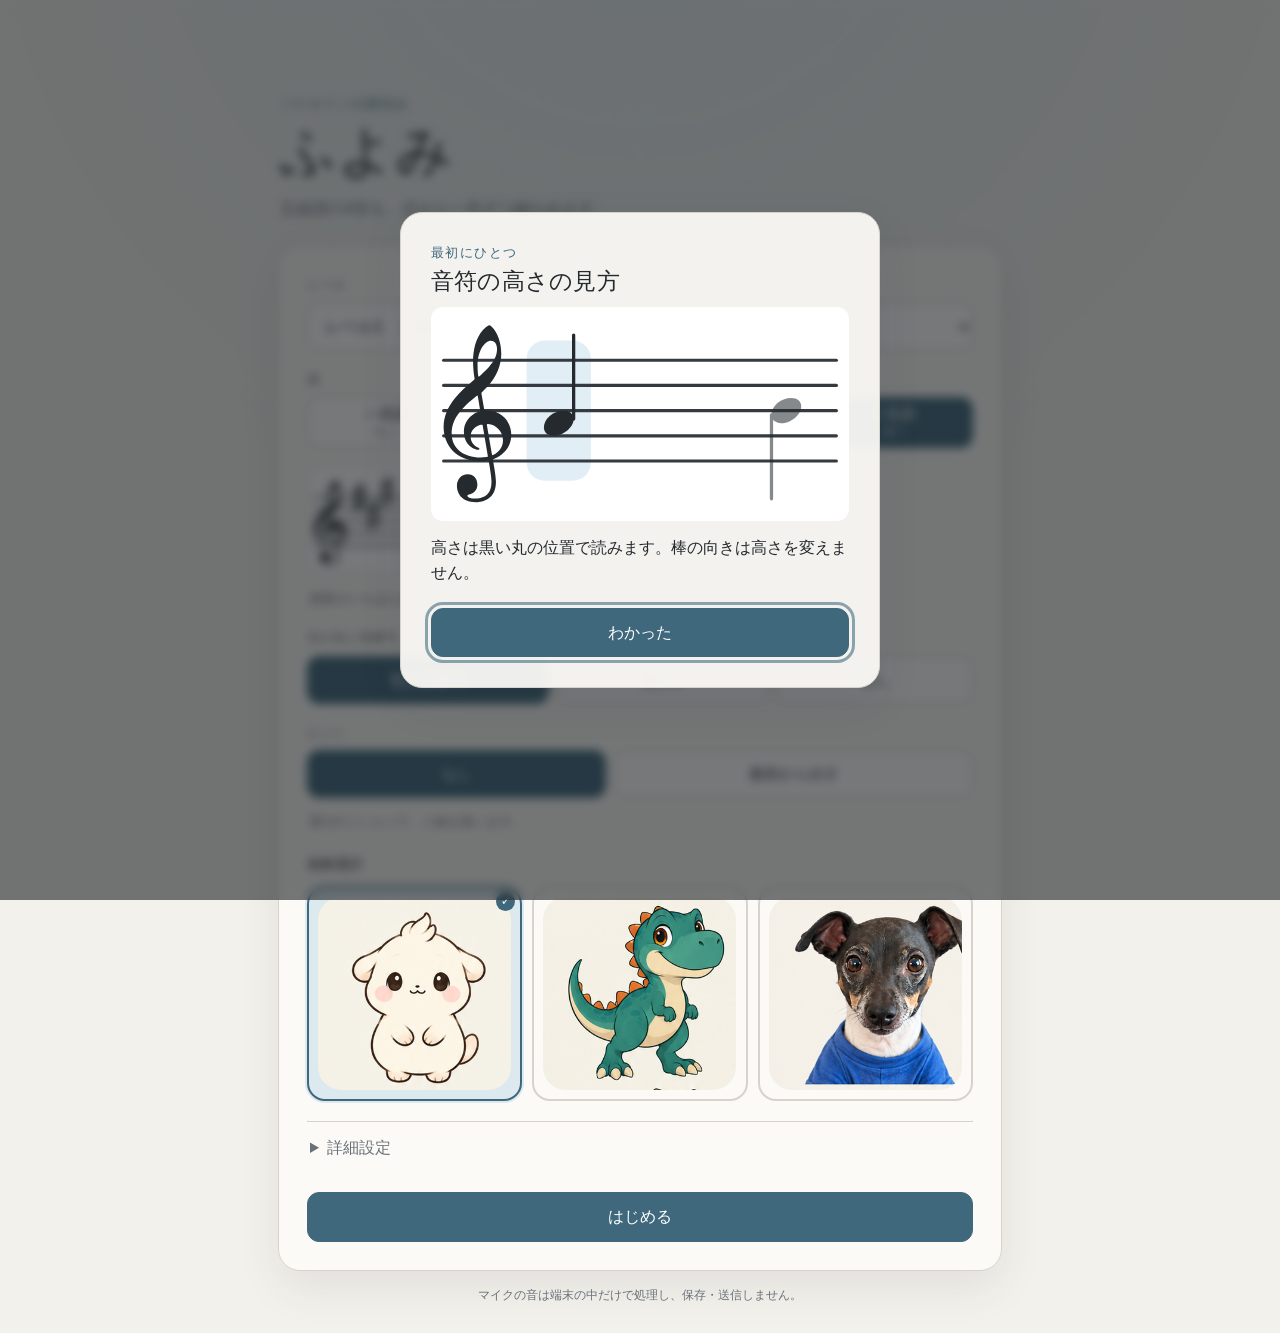
==== index.html @ 22a3553f "Add generated level-specific companion expressions, animation and layered chimes" ====
<!doctype html>
<html lang="ja">
<head>
  <meta charset="utf-8">
  <meta name="viewport" content="width=device-width, initial-scale=1, viewport-fit=cover">
  <meta name="theme-color" content="#f3f1ec" media="(prefers-color-scheme: light)">
  <meta name="theme-color" content="#171b1d" media="(prefers-color-scheme: dark)">
  <meta name="description" content="大人の初心者が、4音ずつ五線譜を読んでバイオリンで確かめる練習アプリ">
  <link rel="icon" href="data:image/svg+xml,%3Csvg xmlns='http://www.w3.org/2000/svg'/%3E">
  <title>ふよみ</title>
  <link rel="stylesheet" href="css/style.css?v=20260909-5">
</head>
<body>
  <main class="app-shell">
    <section id="setup-screen" class="screen" aria-labelledby="setup-title">
      <header class="brand-header">
        <p class="eyebrow">バイオリンの譜読み</p>
        <h1 id="setup-title">ふよみ</h1>
        <p class="lead">五線譜の4音を、左から一音ずつ確かめます。</p>
      </header>

      <p id="teacher-notice" class="notice" hidden>先生の指定で始めます</p>

      <form id="settings-form" class="settings-card">
        <div class="settings-stack">
          <label class="field" for="level-select">
            <span>レベル</span>
            <select id="level-select" name="level"></select>
          </label>

          <div class="field" id="strings-field" hidden>
            <span id="strings-label">使う弦</span>
            <div class="string-chips" role="group" aria-labelledby="strings-label">
              <button id="string-chip-G" class="string-chip" type="button" aria-pressed="false">ソ線</button>
              <button id="string-chip-D" class="string-chip" type="button" aria-pressed="false">レ線</button>
              <button id="string-chip-A" class="string-chip" type="button" aria-pressed="false">ラ線</button>
              <button id="string-chip-E" class="string-chip" type="button" aria-pressed="false">ミ線</button>
            </div>
            <p id="strings-note" class="chip-note"></p>
          </div>

          <div class="field">
            <span id="key-label">調</span>
            <select id="key-select" name="key" class="visually-hidden" tabindex="-1" aria-hidden="true">
              <option value="C">ハ長調（C）</option>
              <option value="G">ト長調（G）</option>
              <option value="D">ニ長調（D）</option>
              <option value="A">イ長調（A）</option>
            </select>
            <div class="chip-row chip-row-4" role="group" aria-labelledby="key-label">
              <button id="key-chip-C" class="option-chip stacked-chip" type="button" aria-pressed="false">ハ長調<small>♯なし</small></button>
              <button id="key-chip-G" class="option-chip stacked-chip" type="button" aria-pressed="false">ト長調<small>♯1つ</small></button>
              <button id="key-chip-D" class="option-chip stacked-chip" type="button" aria-pressed="false">ニ長調<small>♯2つ</small></button>
              <button id="key-chip-A" class="option-chip stacked-chip" type="button" aria-pressed="false">イ長調<small>♯3つ</small></button>
            </div>
            <div id="key-preview" class="key-preview" aria-hidden="true"></div>
            <p class="chip-note">譜面のいちばん左に、この記号が並びます。</p>
          </div>

          <div class="field">
            <span id="marks-label">弦の色と指番号</span>
            <select id="marks-select" name="marks" class="visually-hidden" tabindex="-1" aria-hidden="true">
              <option value="both">色と指番号を出す</option>
              <option value="color">色だけ出す</option>
              <option value="off">出さない</option>
            </select>
            <div class="chip-row" role="group" aria-labelledby="marks-label">
              <button id="marks-chip-both" class="option-chip" type="button" aria-pressed="false">色と指番号</button>
              <button id="marks-chip-color" class="option-chip" type="button" aria-pressed="false">色だけ</button>
              <button id="marks-chip-off" class="option-chip" type="button" aria-pressed="false">なし</button>
            </div>
          </div>

          <div class="field">
            <span id="hint-label">ヒント</span>
            <select id="hint-select" name="hint" class="visually-hidden" tabindex="-1" aria-hidden="true">
              <option value="off">なし</option>
              <option value="on">最初から出す</option>
            </select>
            <div class="chip-row" role="group" aria-labelledby="hint-label">
              <button id="hint-chip-off" class="option-chip" type="button" aria-pressed="false">なし</button>
              <button id="hint-chip-on" class="option-chip" type="button" aria-pressed="false">最初から出す</button>
            </div>
          </div>
        </div>

        <p id="level-description" class="field-note"></p>
        <fieldset class="companion-picker">
          <legend>相棒選択</legend>
          <div class="companion-choices">
            <button id="companion-chip-fluffy" class="companion-choice" type="button" aria-label="ふわふわ" aria-pressed="true"></button>
            <button id="companion-chip-dino" class="companion-choice" type="button" aria-label="恐竜" aria-pressed="false"></button>
            <button id="companion-chip-dog" class="companion-choice" type="button" aria-label="犬" aria-pressed="false"></button>
          </div>
        </fieldset>

        <details class="advanced-settings">
          <summary>詳細設定</summary>
          <div class="field-grid advanced-grid">
            <label class="field" for="count-select">
              <span>フレーズ数</span>
              <select id="count-select" name="count">
                <option value="3">3フレーズ</option>
                <option value="5">5フレーズ</option>
                <option value="10">10フレーズ</option>
              </select>
            </label>

            <label class="field" for="tolerance-select">
              <span>判定のゆるさ</span>
              <select id="tolerance-select" name="tolerance"></select>
            </label>

            <label class="field" for="a4-select">
              <span>A4の基準</span>
              <select id="a4-select" name="a4">
                <option value="440">440 Hz</option>
                <option value="442">442 Hz</option>
                <option value="443">443 Hz</option>
              </select>
            </label>
          </div>
        </details>

        <button class="primary-button full-button" type="submit">はじめる</button>
      </form>

      <p class="privacy-note">マイクの音は端末の中だけで処理し、保存・送信しません。</p>
    </section>

    <section id="check-screen" class="screen centered-screen" aria-labelledby="check-title" hidden>
      <header class="compact-header">
        <p class="step-label">音の確認</p>
        <h1 id="check-title">ラ線（A線）を開放で<br>1回鳴らしてみて</h1>
      </header>

      <div class="listening-mark" aria-hidden="true">
        <span></span><span></span><span></span><span></span><span></span>
      </div>
      <p id="check-status" class="check-status" role="status" aria-live="polite">マイクを準備しています</p>

      <ol id="check-guidance" class="guidance-list" aria-label="音が取れないときの確認">
        <li data-guide="volume" hidden>音が小さいときは、端末の近くで少し長めに鳴らします。</li>
        <li data-guide="permission" hidden>Safariの設定で、このページのマイクが許可されているか確かめます。</li>
        <li data-guide="noise" hidden>周囲の音が多いときは、少し静かな場所へ移ります。</li>
      </ol>

      <div class="check-actions">
        <button id="without-mic-button" class="secondary-button" type="button">音を聞かずに譜読みだけ練習する</button>
        <button id="check-cancel-button" class="text-button" type="button">設定へ戻る</button>
      </div>
    </section>

    <section id="practice-screen" class="screen practice-screen" aria-labelledby="practice-title" hidden>
      <div class="practice-top">
        <header class="practice-header">
          <div>
            <p id="practice-count" class="step-label"></p>
            <h1 id="practice-title">4音を左から</h1>
          </div>
          <div class="session-key" aria-label="現在の調">
            <span>調</span>
            <strong id="practice-key"></strong>
          </div>
        </header>

        <p id="manual-notice" class="notice subtle-notice" hidden>音を聞かないモードです。弾けたら自分で次へ進みます。</p>
      </div>

      <div class="practice-stage">
        <div id="staff-wrap" class="staff-wrap" aria-live="polite"></div>

        <p id="string-legend" class="string-legend" aria-label="弦の色" hidden></p>

        <div class="hold-area">
          <div class="hold-labels">
            <span>音を伸ばす</span>
            <span id="note-count"></span>
          </div>
          <div id="hold-track" class="hold-track" role="progressbar" aria-label="音を伸ばせている時間" aria-valuemin="0" aria-valuemax="100" aria-valuenow="0">
            <span id="hold-fill"></span>
          </div>
        </div>
      </div>

      <div class="practice-controls">
        <div id="companion" class="companion" data-reaction="idle">
          <div id="companion-art" class="companion-art" aria-hidden="true"></div>
          <p id="companion-words" class="companion-words">いっしょに、ひとつずつ。</p>
        </div>
        <p id="practice-status" class="practice-status" role="status" aria-live="polite">いま明るくなっている音を弾きます。</p>

        <div id="hint-panel" class="hint-panel" hidden>
          <p id="hint-name" class="hint-name"></p>
          <p id="hint-fingering" class="hint-fingering" hidden></p>
          <p id="same-pitch-note" class="same-pitch-note" hidden></p>
          <p id="fourth-finger-note" class="same-pitch-note" hidden>4の指は隣の開放弦と同じ高さ。音では区別できないので弦は自分で確かめて。</p>
        </div>

        <div class="practice-actions">
          <button id="hint-button" class="secondary-button" type="button">わからない</button>
          <button id="example-button" class="secondary-button" type="button">
            おてほん
            <small>長押しで4音</small>
          </button>
          <button id="manual-next-button" class="primary-button" type="button" hidden>弾けたので次へ</button>
          <button id="skip-button" class="text-button" type="button">とばす</button>
          <button id="quit-button" class="text-button danger-text" type="button">やめる</button>
        </div>
      </div>
    </section>

    <section id="result-screen" class="screen" aria-labelledby="result-title" hidden>
      <header class="result-header">
        <p class="eyebrow">今回出た音</p>
        <h1 id="result-title">練習の記録</h1>
        <p id="result-summary" class="result-summary"></p>
        <p id="result-mode-note" class="result-mode-note" hidden></p>
      </header>

      <section class="result-section" aria-labelledby="trouble-title">
        <h2 id="trouble-title">やり直した音</h2>
        <ol id="trouble-list" class="trouble-list"></ol>
      </section>

      <p id="next-suggestion" class="next-suggestion"></p>

      <details class="record-details">
        <summary>今回出た音の記録を見る</summary>
        <div id="record-list" class="record-list"></div>
      </details>

      <div class="result-actions">
        <button id="retry-button" class="primary-button" type="button">もう一度</button>
        <button id="back-button" class="secondary-button" type="button">設定へ</button>
      </div>
    </section>
  </main>

  <div id="intro-dialog" class="intro-dialog" role="dialog" aria-modal="true" aria-labelledby="intro-title" hidden>
    <div class="intro-card">
      <p class="eyebrow">最初にひとつ</p>
      <h2 id="intro-title">音符の高さの見方</h2>
      <div id="intro-staff" class="intro-staff" aria-hidden="true"></div>
      <p>高さは黒い丸の位置で読みます。棒の向きは高さを変えません。</p>
      <button id="intro-close-button" class="primary-button full-button" type="button">わかった</button>
    </div>
  </div>

  <noscript>このアプリを使うにはJavaScriptを有効にしてください。</noscript>
  <script type="module" src="js/app.js?v=20260909-5"></script>
</body>
</html>
---- css/style.css ----
:root {
  color-scheme: light dark;
  --bg: #f3f1ec;
  --surface: #fbfaf7;
  --surface-raised: #ffffff;
  --text: #252a2e;
  --muted: #697178;
  --line: #d7d3cb;
  --line-strong: #b9b5ad;
  --accent: #3f687c;
  --accent-hover: #34596b;
  --accent-soft: #dce9ef;
  --done: #557763;
  --done-soft: #dfe9e1;
  --miss: #955f3f;
  --miss-soft: #f1e2d7;
  --danger: #844e4e;
  --shadow: 0 16px 44px rgb(48 50 51 / 9%);
  --radius-large: 22px;
  --radius-medium: 14px;
  --safe-top: env(safe-area-inset-top, 0px);
  --safe-right: env(safe-area-inset-right, 0px);
  --safe-bottom: env(safe-area-inset-bottom, 0px);
  --safe-left: env(safe-area-inset-left, 0px);
  font-family: system-ui, -apple-system, BlinkMacSystemFont, "Hiragino Sans", "Yu Gothic UI", sans-serif;
  font-synthesis: none;
}

/* 譜面を覆わず、演出の前後で高さも変えない。手足だけで喜びを伝える。 */
.companion {
  display: flex;
  align-items: center;
  justify-content: center;
  gap: 12px;
  min-width: 0;
}
.companion-picker { min-width: 0; margin: 20px 0; padding: 0; border: 0; }
.companion-picker legend { padding: 0; margin-bottom: 10px; font-size: .9rem; font-weight: 650; }
.companion-choices { display: grid; grid-template-columns: repeat(3,minmax(0,1fr)); gap: 10px; }
.companion-choice { position: relative; min-width: 0; padding: 3px; border: 2px solid var(--line); border-radius: 18px; background: var(--surface); aspect-ratio: 1; cursor: pointer; }
.companion-choice[aria-pressed="true"] { border-color: var(--accent); background: var(--accent-soft); box-shadow: 0 0 0 2px var(--accent-soft); }
.companion-choice[aria-pressed="true"]::after { content: '✓'; position: absolute; right: 5px; top: 4px; width: 19px; height: 19px; border-radius: 50%; background: var(--accent); color: var(--surface); font-size: 12px; line-height: 19px; }
.companion-dog { position: relative; width: 100%; height: 100%; display: grid; place-items: center; }
.dog-portrait { width: 94%; aspect-ratio: 1; border-radius: 12%; background-size: 300% 500%; background-position: var(--face-x, 0%) var(--stage-y, 0%); }
[data-kind="fluffy"] .dog-portrait { background-image: url('../assets/fluffy-reactions-v2.png'); }
[data-kind="dino"] .dog-portrait { background-image: url('../assets/dino-reactions-v2.png'); }
[data-kind="dog"] .dog-portrait { background-image: url('../assets/dog-reactions-v3.png'); }
.dog-portrait[data-mood="happy"] { --face-x: 50%; }
.dog-portrait[data-mood="gloomy"] { --face-x: 100%; }
.companion-dog[data-stage="2"] { --stage-y: 25%; }
.companion-dog[data-stage="3"] { --stage-y: 50%; }
.companion-dog[data-stage="4"] { --stage-y: 75%; }
.companion-dog[data-stage="5"] { --stage-y: 100%; }
/* 生成シートの行間を実画像に合わせ、隣の表情や王冠が切れて見えないようにする。 */
.companion-dog[data-kind="fluffy"][data-stage="1"] .dog-portrait { background-size: 300% 499.6914%; --stage-y: 0.0000%; }
.companion-dog[data-kind="fluffy"][data-stage="2"] .dog-portrait { background-size: 300% 515.6051%; --stage-y: 24.8276%; }
.companion-dog[data-kind="fluffy"][data-stage="3"] .dog-portrait { background-size: 300% 520.5788%; --stage-y: 48.7768%; }
.companion-dog[data-kind="fluffy"][data-stage="4"] .dog-portrait { background-size: 300% 550.6803%; --stage-y: 71.6226%; }
.companion-dog[data-kind="fluffy"][data-stage="5"] .dog-portrait { background-size: 300% 430.5851%; --stage-y: 100.0000%; }
.companion-dog[data-kind="dino"][data-stage="1"] .dog-portrait { background-size: 300% 513.9683%; --stage-y: 0.0000%; }
.companion-dog[data-kind="dino"][data-stage="2"] .dog-portrait { background-size: 300% 534.3234%; --stage-y: 23.9362%; }
.companion-dog[data-kind="dino"][data-stage="3"] .dog-portrait { background-size: 300% 523.9482%; --stage-y: 47.1756%; }
.companion-dog[data-kind="dino"][data-stage="4"] .dog-portrait { background-size: 300% 517.2524%; --stage-y: 70.9801%; }
.companion-dog[data-kind="dino"][data-stage="5"] .dog-portrait { background-size: 300% 427.1768%; --stage-y: 100.0000%; }
.companion-dog[data-kind="dog"][data-stage="1"] .dog-portrait { background-size: 300% 505.9375%; --stage-y: 0.0000%; }
.companion-dog[data-kind="dog"][data-stage="2"] .dog-portrait { background-size: 300% 505.9375%; --stage-y: 24.6343%; }
.companion-dog[data-kind="dog"][data-stage="3"] .dog-portrait { background-size: 300% 515.6051%; --stage-y: 49.0421%; }
.companion-dog[data-kind="dog"][data-stage="4"] .dog-portrait { background-size: 300% 537.8738%; --stage-y: 72.3824%; }
.companion-dog[data-kind="dog"][data-stage="5"] .dog-portrait { background-size: 300% 444.7802%; --stage-y: 100.0000%; }
.companion-dog.is-happy .dog-portrait { animation: companion-hop 800ms ease both; }
.companion-dog.is-happy[data-stage="2"] .dog-portrait { animation-name: companion-swing; }
.companion-dog.is-happy[data-stage="3"] .dog-portrait { animation-name: companion-double-hop; }
.companion-dog.is-happy[data-stage="4"] .dog-portrait { animation-name: companion-dance; }
.companion-dog.is-happy[data-stage="5"] .dog-portrait { animation-name: companion-victory; }
.companion-dog.is-gloomy .dog-portrait { animation: companion-sigh 500ms ease both; }
.reaction-particles { position: absolute; inset: 8%; pointer-events: none; }
.reaction-particles i { position: absolute; left: 50%; top: 50%; width: 7px; height: 7px; border-radius: 2px; background: #e6ae45; opacity: 0; --angle: calc(var(--i) * 1turn / var(--count)); animation: companion-spark 780ms ease-out both; }
.reaction-particles i:nth-child(3n) { background: #e89cba; border-radius: 50%; }
.reaction-particles i:nth-child(3n + 1) { background: #68b5ba; }
@keyframes companion-hop { 0%,100% { transform: none; } 35% { transform: translateY(-10px) rotate(-5deg); } 65% { transform: translateY(-3px) rotate(4deg); } }
@keyframes companion-swing { 0%,100% { transform: none; } 25% { transform: rotate(-12deg); } 60% { transform: translateY(-8px) rotate(10deg); } }
@keyframes companion-double-hop { 0%,50%,100% { transform: none; } 25%,75% { transform: translateY(-13px) scale(1.03); } }
@keyframes companion-dance { 0%,100% { transform: none; } 25% { transform: translate(-6px,-8px) rotate(-10deg); } 65% { transform: translate(6px,-10px) rotate(10deg); } }
@keyframes companion-victory { 0%,100% { transform: none; } 30% { transform: translateY(-16px) scale(1.08) rotate(-7deg); } 60% { transform: translateY(-8px) scale(1.04) rotate(7deg); } }
@keyframes companion-sigh { 0% { transform: translateY(-2px); } 55% { transform: translateY(4px) rotate(-3deg); } 100% { transform: translateY(2px); } }
@keyframes companion-spark { 0% { opacity: 0; transform: rotate(var(--angle)) translateX(15px); } 15% { opacity: 1; } 100% { opacity: 0; transform: rotate(var(--angle)) translateX(65px) rotate(160deg) scale(.3); } }
.companion { width: min(100%, 410px); margin: -10px auto 0; gap: 4px; }
.companion-art { flex: 0 0 130px; height: 117px; }
.companion-words {
  flex: 1;
  position: relative;
  max-width: 220px;
  margin: 0;
  padding: 12px 15px;
  border: 1px solid var(--line);
  border-radius: 18px 18px 18px 4px;
  background: var(--surface-raised);
  color: var(--text);
  font-size: .92rem;
  font-weight: 650;
  overflow-wrap: anywhere;
}
.companion[data-reaction="happy"] .companion-words { border-color: #bda3b9; background: #fbe7ef; color: #6a425a; }
.companion[data-reaction="miss"] .companion-words { border-color: #a39bac; background: #eae5f0; color: #51475f; }
@media (max-width: 359px), (max-height: 700px) {
  .companion-art { flex-basis: 100px; height: 90px; }
  .companion-words { font-size: .84rem; padding: 10px 12px; }
}
@media (prefers-reduced-motion: reduce) {
  .companion-dog .dog-portrait, .companion-dog .reaction-particles i { animation: none !important; }
  .reaction-particles { display: none; }
}

@media (prefers-color-scheme: dark) {
  :root {
    --bg: #171b1d;
    --surface: #202629;
    --surface-raised: #252c2f;
    --text: #e8ecef;
    --muted: #aeb8bf;
    --line: #3a4347;
    --line-strong: #566166;
    --accent: #88adbf;
    --accent-hover: #9ebfd0;
    --accent-soft: #29424e;
    --done: #82a78d;
    --done-soft: #2c4333;
    --miss: #c09269;
    --miss-soft: #49372d;
    --danger: #d09a9a;
    --shadow: 0 18px 52px rgb(0 0 0 / 24%);
  }
}

* {
  box-sizing: border-box;
}

html {
  min-height: 100%;
  background: var(--bg);
  -webkit-text-size-adjust: 100%;
}

body {
  min-width: 320px;
  min-height: 100vh;
  min-height: 100dvh;
  margin: 0;
  color: var(--text);
  background:
    radial-gradient(circle at 50% -12%, color-mix(in srgb, var(--accent-soft) 78%, transparent), transparent 44%),
    var(--bg);
  font-size: 16px;
  line-height: 1.6;
  -webkit-font-smoothing: antialiased;
}

body.modal-open {
  overflow: hidden;
}

button,
select {
  min-height: 48px;
  border-radius: 12px;
  font: inherit;
  touch-action: manipulation;
}

button {
  cursor: pointer;
  -webkit-tap-highlight-color: transparent;
}

button:focus-visible,
select:focus-visible,
summary:focus-visible {
  outline: 3px solid color-mix(in srgb, var(--accent) 58%, transparent);
  outline-offset: 3px;
}

button:disabled,
select:disabled {
  cursor: not-allowed;
  opacity: 0.66;
}

[hidden] {
  display: none !important;
}

.app-shell {
  width: min(100%, 760px);
  min-height: 100vh;
  min-height: 100dvh;
  margin: 0 auto;
  padding:
    calc(22px + var(--safe-top))
    max(18px, var(--safe-right))
    calc(28px + var(--safe-bottom))
    max(18px, var(--safe-left));
}

.screen {
  animation: screen-in 180ms ease-out both;
}

@keyframes screen-in {
  from { opacity: 0; transform: translateY(5px); }
  to { opacity: 1; transform: translateY(0); }
}

h1,
h2,
p {
  margin-top: 0;
}

h1,
h2 {
  line-height: 1.22;
  letter-spacing: 0.01em;
}

.brand-header {
  padding: 6vh 2px 24px;
  padding-top: clamp(28px, 8dvh, 76px);
}

.eyebrow,
.step-label {
  margin-bottom: 4px;
  color: var(--accent);
  font-size: 0.79rem;
  font-weight: 700;
  letter-spacing: 0.11em;
  text-transform: uppercase;
}

.brand-header h1,
.result-header h1 {
  margin-bottom: 10px;
  font-size: clamp(2.1rem, 9vw, 3.45rem);
  font-weight: 720;
  letter-spacing: 0.04em;
}

.lead {
  margin-bottom: 0;
  color: var(--muted);
}

.settings-card,
.intro-card {
  border: 1px solid var(--line);
  border-radius: var(--radius-large);
  background: color-mix(in srgb, var(--surface) 94%, transparent);
  box-shadow: var(--shadow);
}

.settings-card {
  padding: clamp(18px, 5vw, 28px);
}

.field-grid {
  display: grid;
  grid-template-columns: repeat(2, minmax(0, 1fr));
  gap: 16px;
}

.field {
  display: grid;
  gap: 7px;
  min-width: 0;
  color: var(--muted);
  font-size: 0.84rem;
  font-weight: 650;
}

.field-wide {
  grid-column: 1 / -1;
}

.field select {
  width: 100%;
  padding: 0 38px 0 13px;
  border: 1px solid var(--line-strong);
  color: var(--text);
  background-color: var(--surface-raised);
  font-size: 1rem;
  font-weight: 540;
}

.field select:disabled {
  border-style: dashed;
}

.field-note {
  min-height: 1.6em;
  margin: 13px 2px 0;
  color: var(--muted);
  font-size: 0.83rem;
}

.settings-stack {
  display: grid;
  gap: 18px;
}

/* selectは値の置き場として残し、見た目と操作はチップが持つ。 */
.visually-hidden,
.field .visually-hidden {
  position: absolute;
  width: 1px;
  height: 1px;
  min-height: 0;
  margin: -1px;
  padding: 0;
  overflow: hidden;
  border: 0;
  clip-path: inset(50%);
  white-space: nowrap;
}

.chip-row {
  display: flex;
  flex-wrap: wrap;
  gap: 8px;
}

/* 4つそろう行は必ず1行に並べる。折り返すと最後の1つだけ幅が違って別物に見える。 */
.chip-row-4,
.string-chips {
  display: grid;
  grid-template-columns: repeat(4, minmax(0, 1fr));
  gap: 8px;
}

.option-chip {
  flex: 1 1 auto;
  min-width: 0;
  padding: 0 10px;
  border: 1.5px solid var(--line-strong);
  background: var(--surface-raised);
  color: var(--text);
  font-size: 0.94rem;
  font-weight: 650;
}

/* 調は名前だけでは選べない。譜面に並ぶ♯の数を、選ぶ手がかりとして添える。 */
.stacked-chip {
  display: flex;
  flex-direction: column;
  align-items: center;
  justify-content: center;
  gap: 1px;
  padding: 7px 4px;
  line-height: 1.25;
}

.stacked-chip small {
  font-size: 0.74rem;
  font-weight: 600;
  opacity: 0.72;
}

.option-chip[aria-pressed="true"] {
  border-color: var(--accent);
  background: var(--accent);
  color: #fff;
}

.key-preview {
  width: min(100%, 250px);
  margin: 10px 0 0;
  border: 1px solid var(--line);
  border-radius: var(--radius-medium);
  background: var(--surface-raised);
  overflow: hidden;
}

.key-preview svg {
  display: block;
  width: 100%;
  height: auto;
}

.chip-note {
  min-height: 1.5em;
  margin: 8px 2px 0;
  color: var(--muted);
  font-size: 0.79rem;
  font-weight: 500;
}

.string-chip {
  min-width: 0;
  padding: 0 4px;
  border: 1.5px solid var(--line-strong);
  background: var(--surface-raised);
  color: var(--text);
  font-size: 0.94rem;
  font-weight: 700;
}

.string-legend {
  display: flex;
  flex-wrap: wrap;
  gap: 4px 14px;
  margin: 2px 4px 8px;
  font-size: 0.8rem;
  font-weight: 650;
}

.string-legend span {
  white-space: nowrap;
}

.advanced-settings,
.record-details {
  margin-top: 18px;
  border-top: 1px solid var(--line);
}

.advanced-settings summary,
.record-details summary {
  min-height: 48px;
  padding: 13px 3px 9px;
  color: var(--muted);
  font-weight: 650;
  cursor: pointer;
}

.advanced-grid {
  padding: 10px 0 5px;
}

.notice {
  margin: 0 0 14px;
  padding: 11px 14px;
  border: 1px solid color-mix(in srgb, var(--accent) 34%, var(--line));
  border-radius: 12px;
  color: var(--text);
  background: var(--accent-soft);
  font-size: 0.9rem;
}

.subtle-notice {
  margin-top: clamp(8px, 1.4dvh, 12px);
  margin-bottom: 0;
  padding: 8px 10px;
  font-size: 0.82rem;
  line-height: 1.45;
}

.privacy-note {
  margin: 15px 4px 0;
  color: var(--muted);
  font-size: 0.76rem;
  text-align: center;
}

.primary-button,
.secondary-button,
.text-button {
  display: inline-flex;
  align-items: center;
  justify-content: center;
  border: 1px solid transparent;
  padding: 11px 17px;
  font-weight: 680;
  text-decoration: none;
}

.primary-button {
  color: #fff;
  border-color: var(--accent);
  background: var(--accent);
}

.primary-button:hover {
  border-color: var(--accent-hover);
  background: var(--accent-hover);
}

.secondary-button {
  color: var(--text);
  border-color: var(--line-strong);
  background: var(--surface-raised);
}

.text-button {
  min-height: 44px;
  color: var(--muted);
  background: transparent;
}

.danger-text {
  color: var(--danger);
}

.full-button {
  width: 100%;
  margin-top: 22px;
}

.centered-screen {
  display: flex;
  min-height: calc(100dvh - 50px - var(--safe-top) - var(--safe-bottom));
  flex-direction: column;
  align-items: center;
  justify-content: center;
  text-align: center;
}

.compact-header h1 {
  margin-bottom: 22px;
  font-size: clamp(1.65rem, 7vw, 2.45rem);
}

.listening-mark {
  display: flex;
  height: 54px;
  align-items: center;
  justify-content: center;
  gap: 6px;
  color: var(--accent);
}

.listening-mark span {
  width: 5px;
  height: 16px;
  border-radius: 999px;
  background: currentColor;
  animation: listen 1.05s ease-in-out infinite alternate;
}

.listening-mark span:nth-child(2),
.listening-mark span:nth-child(4) {
  height: 30px;
  animation-delay: -0.55s;
}

.listening-mark span:nth-child(3) {
  height: 44px;
  animation-delay: -0.25s;
}

.listening-mark.is-heard {
  color: var(--done);
}

.listening-mark.is-heard span {
  animation: none;
}

@keyframes listen {
  from { transform: scaleY(0.48); opacity: 0.5; }
  to { transform: scaleY(1); opacity: 1; }
}

.check-status {
  min-height: 2em;
  margin: 12px 0 10px;
  font-weight: 700;
}

.guidance-list {
  width: min(100%, 520px);
  min-height: 94px;
  margin: 4px 0 22px;
  padding-left: 1.5em;
  color: var(--muted);
  font-size: 0.88rem;
  text-align: left;
}

.guidance-list li + li {
  margin-top: 6px;
}

.check-actions {
  display: grid;
  width: min(100%, 520px);
  gap: 8px;
}

.practice-screen {
  position: relative;
  display: grid;
  min-height: calc(100dvh - 50px - var(--safe-top) - var(--safe-bottom));
  grid-template-rows: auto minmax(0, 1fr) auto;
}

.practice-top,
.practice-controls {
  position: relative;
  z-index: 1;
}

.practice-header {
  display: flex;
  align-items: flex-start;
  justify-content: space-between;
  gap: 18px;
}

.practice-header .step-label {
  margin-bottom: 1px;
  font-size: 0.74rem;
}

.practice-header h1 {
  margin-bottom: 0;
  font-size: clamp(1.35rem, 5.7vw, 1.95rem);
}

.session-key {
  display: grid;
  min-width: 102px;
  justify-items: end;
  color: var(--muted);
  font-size: 0.72rem;
}

.session-key strong {
  color: var(--text);
  font-size: 1rem;
}

.practice-stage {
  /* ヘッダーと操作群を除いた残り領域の中央へ置き、帯の有無でも上下の余白を揃える。 */
  position: static;
  align-self: center;
  width: 100%;
}

.staff-wrap {
  display: block;
  width: 100%;
  min-height: 0;
  margin: 0 0 6px;
  overflow: hidden;
  border: 1px solid var(--line);
  border-radius: var(--radius-large);
  background: var(--surface-raised);
  box-shadow: var(--shadow);
}

.staff-wrap svg {
  display: block;
  width: 100%;
  height: auto;
  max-width: none;
}

.hold-area {
  margin-top: 0;
}

.hold-labels {
  display: flex;
  justify-content: space-between;
  margin-bottom: 7px;
  color: var(--muted);
  font-size: 0.76rem;
  font-weight: 650;
}

.hold-track {
  height: 9px;
  overflow: hidden;
  border-radius: 999px;
  background: color-mix(in srgb, var(--line) 78%, transparent);
}

.hold-track span {
  display: block;
  width: 0;
  height: 100%;
  border-radius: inherit;
  background: var(--done);
  transition: width 70ms linear;
}

.practice-status {
  min-height: 2.9em;
  margin: 0;
  font-weight: 620;
  line-height: 1.45;
  text-align: center;
}

.hint-panel {
  margin: 2px auto 0;
  padding: 12px 15px;
  width: min(100%, 520px);
  border-radius: var(--radius-medium);
  background: var(--accent-soft);
  text-align: center;
}

.hint-panel p {
  margin-bottom: 0;
}

.hint-name {
  font-size: 1.15rem;
  font-weight: 750;
}

.hint-fingering {
  margin-top: 2px;
  color: var(--text);
  font-size: 0.9rem;
}

.same-pitch-note {
  margin-top: 8px !important;
  color: var(--muted);
  font-size: 0.78rem;
  line-height: 1.45;
}

.practice-actions {
  display: grid;
  grid-template-columns: repeat(2, minmax(0, 1fr));
  gap: 9px;
  margin-top: clamp(7px, 1.2dvh, 11px);
  padding-top: 0;
}

.practice-controls {
  margin-top: 0;
}

.practice-actions button {
  min-width: 0;
}

.practice-actions small {
  display: block;
  margin-left: 5px;
  color: var(--muted);
  font-size: 0.67rem;
  font-weight: 520;
}

.practice-actions .text-button {
  min-height: 46px;
}

.result-header {
  padding: 4vh 2px 22px;
  padding-top: clamp(18px, 6dvh, 56px);
}

.result-summary {
  max-width: 620px;
  margin-bottom: 5px;
  font-size: clamp(1.08rem, 4.4vw, 1.3rem);
  font-weight: 650;
}

.result-mode-note {
  margin-bottom: 0;
  color: var(--muted);
  font-size: 0.86rem;
}

.result-section {
  padding: 18px;
  border: 1px solid var(--line);
  border-radius: var(--radius-large);
  background: var(--surface);
}

.result-section h2 {
  margin-bottom: 10px;
  font-size: 1rem;
}

.trouble-list {
  margin: 0;
  padding-left: 1.45em;
}

.trouble-list li + li {
  margin-top: 6px;
}

.trouble-list .empty-item {
  color: var(--muted);
  list-style: none;
  margin-left: -1.45em;
}

.next-suggestion {
  margin: 16px 0 0;
  padding: 13px 15px;
  border-left: 3px solid var(--done);
  border-radius: 0 10px 10px 0;
  background: var(--done-soft);
}

.record-details {
  margin-top: 18px;
}

.record-list {
  display: grid;
  gap: 10px;
  padding-top: 8px;
}

.record-card {
  padding: 14px;
  border: 1px solid var(--line);
  border-radius: var(--radius-medium);
  background: var(--surface);
}

.record-card h3 {
  margin: 0 0 8px;
  font-size: 0.95rem;
}

.record-facts {
  display: grid;
  grid-template-columns: minmax(7.5em, auto) 1fr;
  gap: 4px 10px;
  margin: 0;
  font-size: 0.82rem;
}

.record-facts dt {
  color: var(--muted);
}

.record-facts dd {
  min-width: 0;
  margin: 0;
  overflow-wrap: anywhere;
}

.result-actions {
  display: grid;
  grid-template-columns: repeat(2, minmax(0, 1fr));
  gap: 10px;
  margin-top: 24px;
}

.intro-dialog {
  position: fixed;
  z-index: 20;
  inset: 0;
  display: grid;
  place-items: center;
  padding:
    calc(20px + var(--safe-top))
    max(18px, var(--safe-right))
    calc(20px + var(--safe-bottom))
    max(18px, var(--safe-left));
  background: rgb(19 24 27 / 58%);
  backdrop-filter: blur(5px);
  overflow: auto;
}

.intro-card {
  width: min(100%, 480px);
  min-width: 0;
  max-width: 100%;
  padding: clamp(20px, 6vw, 30px);
}

.intro-card h2 {
  margin-bottom: 5px;
  font-size: 1.45rem;
}

.intro-card > p:last-of-type {
  margin-bottom: 0;
}

.intro-staff {
  min-width: 0;
  margin: 12px 0 14px;
  overflow: hidden;
  border-radius: 12px;
  background: var(--surface-raised);
}

.intro-staff svg {
  display: block;
  width: 100%;
  max-width: 100%;
}

noscript {
  display: block;
  padding: 20px;
  color: var(--danger);
  text-align: center;
}

@media (max-width: 470px) {
  .app-shell {
    padding-left: max(14px, var(--safe-left));
    padding-right: max(14px, var(--safe-right));
  }

  .field-grid {
    grid-template-columns: 1fr;
    gap: 13px;
  }

  .field-wide {
    grid-column: auto;
  }

  .staff-wrap {
    width: calc(100% + 28px);
    margin-inline: -14px;
    border-radius: 16px;
  }

  .practice-status {
    margin-top: 0;
  }

  .record-facts {
    grid-template-columns: 1fr;
    gap: 0;
  }

  .record-facts dd + dt {
    margin-top: 7px;
  }
}

@media (max-height: 700px) {
  .brand-header {
    padding-top: 18px;
  }
}

@media (prefers-reduced-motion: reduce) {
  *,
  *::before,
  *::after {
    scroll-behavior: auto !important;
    animation-duration: 0.01ms !important;
    animation-iteration-count: 1 !important;
    transition-duration: 0.01ms !important;
  }
}
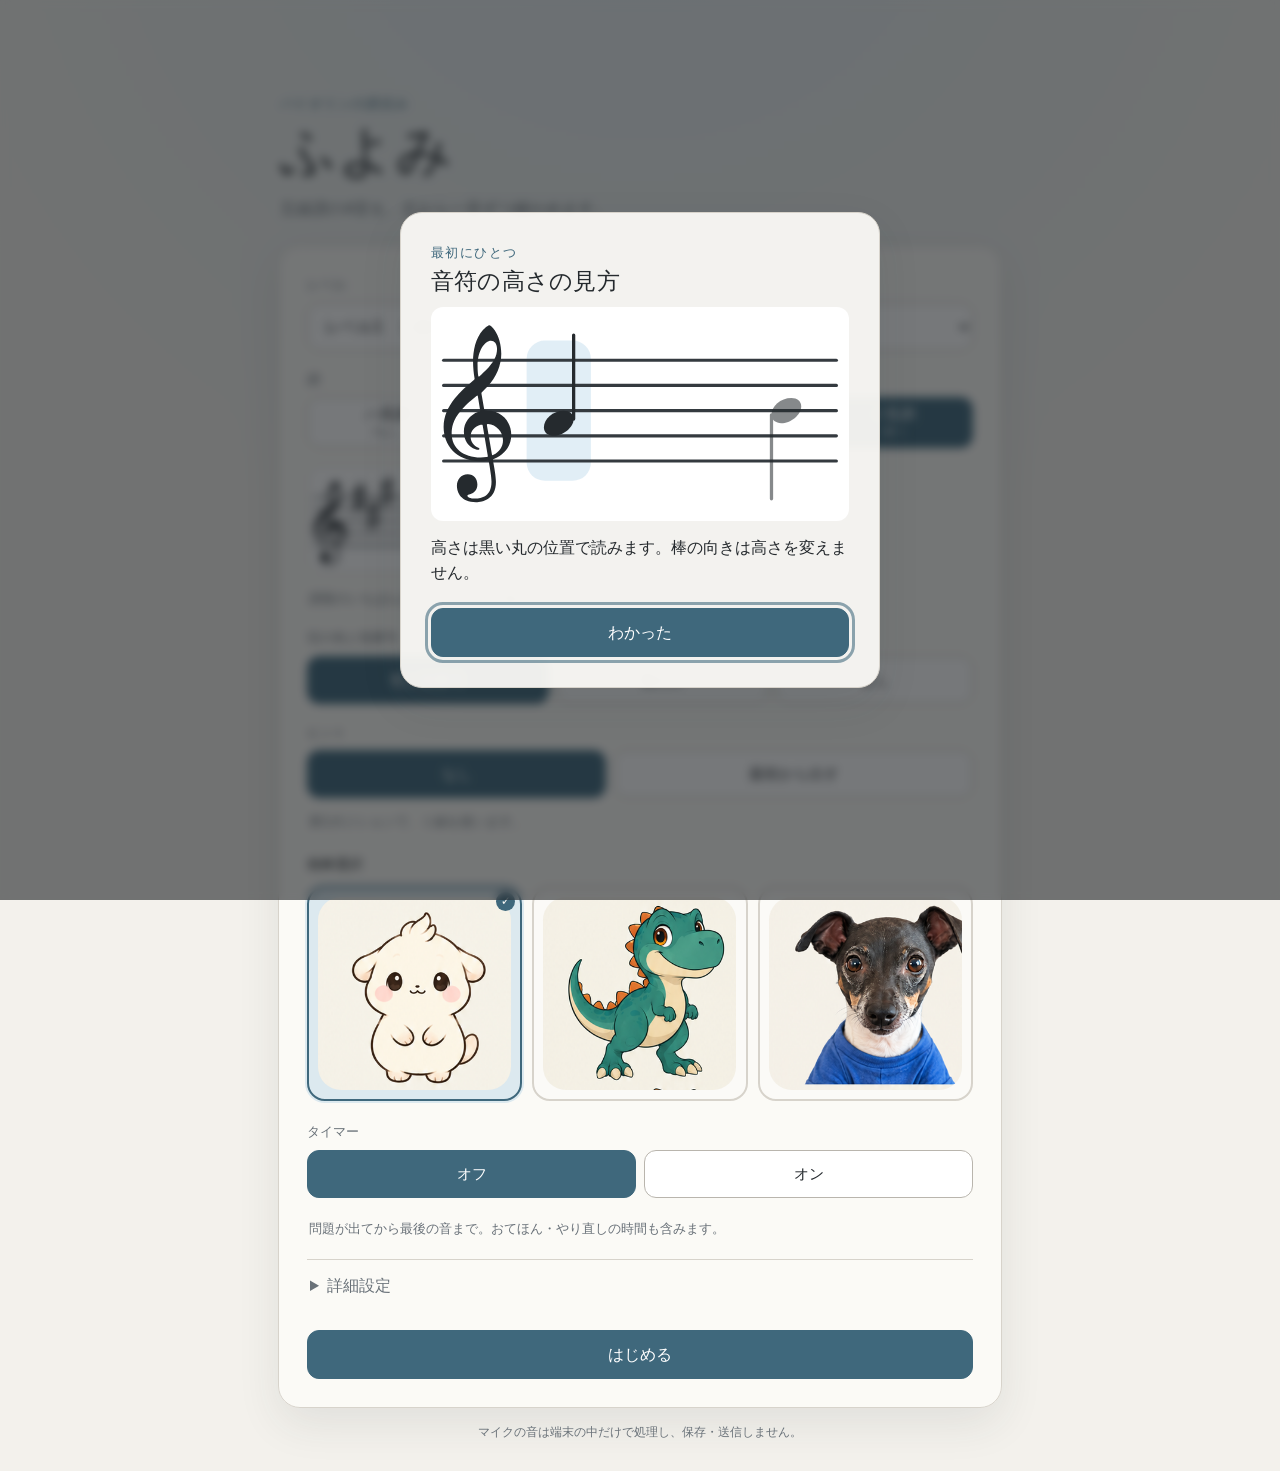
==== commit 90f04911: "Add optional clear timer and start directly after microphone setup" ====
--- a/index.html
+++ b/index.html
@@ -8,7 +8,7 @@
   <meta name="description" content="大人の初心者が、4音ずつ五線譜を読んでバイオリンで確かめる練習アプリ">
   <link rel="icon" href="data:image/svg+xml,%3Csvg xmlns='http://www.w3.org/2000/svg'/%3E">
   <title>ふよみ</title>
-  <link rel="stylesheet" href="css/style.css?v=20260909-5">
+  <link rel="stylesheet" href="css/style.css?v=20260909-6">
 </head>
 <body>
   <main class="app-shell">
@@ -94,6 +94,15 @@
           </div>
         </fieldset>
 
+        <div class="field timer-setting">
+          <span id="timer-label">タイマー</span>
+          <select id="timer-select" class="visually-hidden" name="timer" aria-label="タイマー" tabindex="-1"><option value="off">オフ</option><option value="on">オン</option></select>
+          <div class="chip-row" role="group" aria-labelledby="timer-label">
+            <button id="timer-chip-off" class="option-chip" type="button" aria-pressed="true">オフ</button>
+            <button id="timer-chip-on" class="option-chip" type="button" aria-pressed="false">オン</button>
+          </div>
+          <p class="field-note">問題が出てから最後の音まで。おてほん・やり直しの時間も含みます。</p>
+        </div>
         <details class="advanced-settings">
           <summary>詳細設定</summary>
           <div class="field-grid advanced-grid">
@@ -130,8 +139,8 @@
 
     <section id="check-screen" class="screen centered-screen" aria-labelledby="check-title" hidden>
       <header class="compact-header">
-        <p class="step-label">音の確認</p>
-        <h1 id="check-title">ラ線（A線）を開放で<br>1回鳴らしてみて</h1>
+        <p class="step-label">練習の準備</p>
+        <h1 id="check-title">マイクを準備しています</h1>
       </header>
 
       <div class="listening-mark" aria-hidden="true">
@@ -167,6 +176,7 @@
         <p id="manual-notice" class="notice subtle-notice" hidden>音を聞かないモードです。弾けたら自分で次へ進みます。</p>
       </div>
 
+      <p id="practice-timer" class="practice-timer" role="timer" aria-live="off" hidden></p>
       <div class="practice-stage">
         <div id="staff-wrap" class="staff-wrap" aria-live="polite"></div>
 
@@ -214,6 +224,7 @@
       <header class="result-header">
         <p class="eyebrow">今回出た音</p>
         <h1 id="result-title">練習の記録</h1>
+        <p id="result-time" class="result-time" hidden></p>
         <p id="result-summary" class="result-summary"></p>
         <p id="result-mode-note" class="result-mode-note" hidden></p>
       </header>
@@ -248,6 +259,6 @@
   </div>
 
   <noscript>このアプリを使うにはJavaScriptを有効にしてください。</noscript>
-  <script type="module" src="js/app.js?v=20260909-5"></script>
+  <script type="module" src="js/app.js?v=20260909-6"></script>
 </body>
 </html>
--- a/css/style.css
+++ b/css/style.css
@@ -955,3 +955,7 @@
     transition-duration: 0.01ms !important;
   }
 }
+
+.timer-setting { margin: 16px 0 20px; }
+.practice-timer { margin: 0 0 10px; text-align: right; font-variant-numeric: tabular-nums; font-size: .95rem; }
+.result-time { font-size: 1.45rem; font-weight: 650; font-variant-numeric: tabular-nums; }
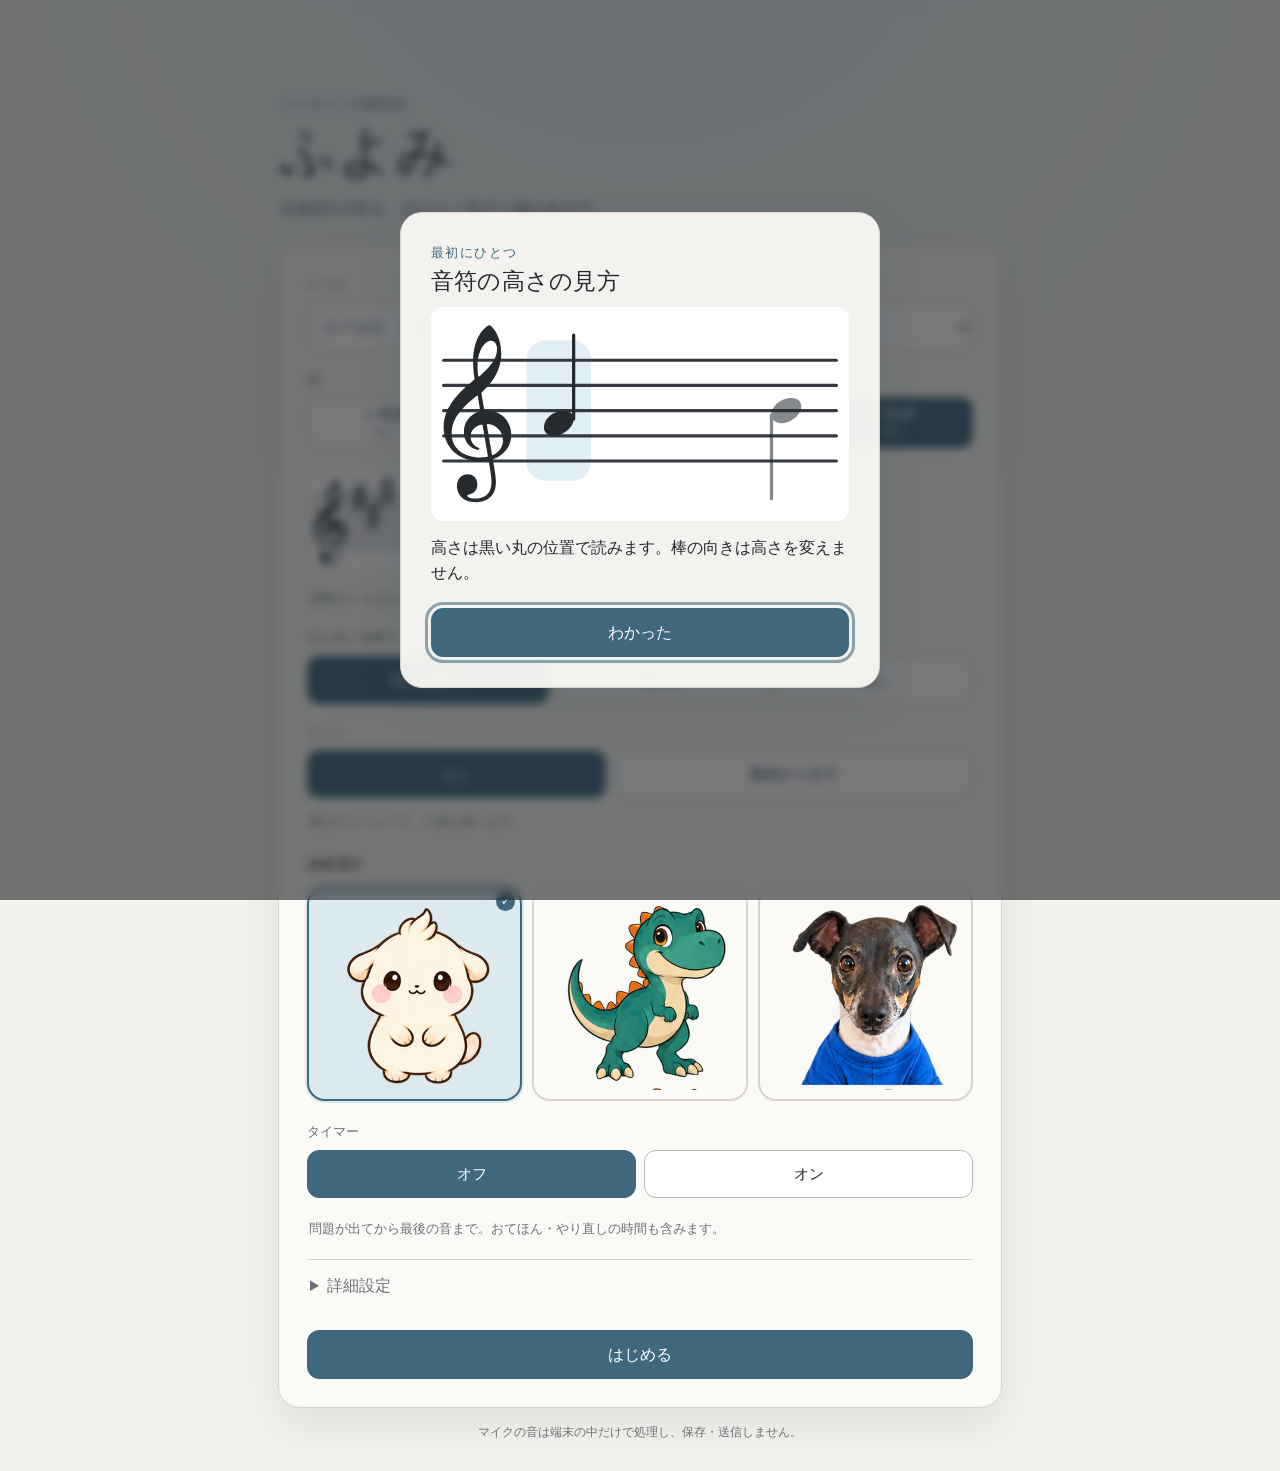
==== commit 6a192c81: "Remove companion illustration backgrounds with transparent cutouts" ====
--- a/index.html
+++ b/index.html
@@ -8,7 +8,7 @@
   <meta name="description" content="大人の初心者が、4音ずつ五線譜を読んでバイオリンで確かめる練習アプリ">
   <link rel="icon" href="data:image/svg+xml,%3Csvg xmlns='http://www.w3.org/2000/svg'/%3E">
   <title>ふよみ</title>
-  <link rel="stylesheet" href="css/style.css?v=20260909-6">
+  <link rel="stylesheet" href="css/style.css?v=20260909-7">
 </head>
 <body>
   <main class="app-shell">
@@ -259,6 +259,6 @@
   </div>
 
   <noscript>このアプリを使うにはJavaScriptを有効にしてください。</noscript>
-  <script type="module" src="js/app.js?v=20260909-6"></script>
+  <script type="module" src="js/app.js?v=20260909-7"></script>
 </body>
 </html>
--- a/css/style.css
+++ b/css/style.css
@@ -41,10 +41,10 @@
 .companion-choice[aria-pressed="true"] { border-color: var(--accent); background: var(--accent-soft); box-shadow: 0 0 0 2px var(--accent-soft); }
 .companion-choice[aria-pressed="true"]::after { content: '✓'; position: absolute; right: 5px; top: 4px; width: 19px; height: 19px; border-radius: 50%; background: var(--accent); color: var(--surface); font-size: 12px; line-height: 19px; }
 .companion-dog { position: relative; width: 100%; height: 100%; display: grid; place-items: center; }
-.dog-portrait { width: 94%; aspect-ratio: 1; border-radius: 12%; background-size: 300% 500%; background-position: var(--face-x, 0%) var(--stage-y, 0%); }
-[data-kind="fluffy"] .dog-portrait { background-image: url('../assets/fluffy-reactions-v2.png'); }
-[data-kind="dino"] .dog-portrait { background-image: url('../assets/dino-reactions-v2.png'); }
-[data-kind="dog"] .dog-portrait { background-image: url('../assets/dog-reactions-v3.png'); }
+.dog-portrait { width: 94%; aspect-ratio: 1; border-radius: 0; background-size: var(--sheet-width, 300%) 500%; background-position: var(--face-x, 0%) var(--stage-y, 0%); }
+[data-kind="fluffy"] .dog-portrait { background-image: url('../assets/fluffy-cutout-v1.png'); }
+[data-kind="dino"] .dog-portrait { background-image: url('../assets/dino-cutout-v1.png'); }
+[data-kind="dog"] .dog-portrait { background-image: url('../assets/dog-cutout-v1.png'); }
 .dog-portrait[data-mood="happy"] { --face-x: 50%; }
 .dog-portrait[data-mood="gloomy"] { --face-x: 100%; }
 .companion-dog[data-stage="2"] { --stage-y: 25%; }
@@ -52,21 +52,21 @@
 .companion-dog[data-stage="4"] { --stage-y: 75%; }
 .companion-dog[data-stage="5"] { --stage-y: 100%; }
 /* 生成シートの行間を実画像に合わせ、隣の表情や王冠が切れて見えないようにする。 */
-.companion-dog[data-kind="fluffy"][data-stage="1"] .dog-portrait { background-size: 300% 499.6914%; --stage-y: 0.0000%; }
-.companion-dog[data-kind="fluffy"][data-stage="2"] .dog-portrait { background-size: 300% 515.6051%; --stage-y: 24.8276%; }
-.companion-dog[data-kind="fluffy"][data-stage="3"] .dog-portrait { background-size: 300% 520.5788%; --stage-y: 48.7768%; }
-.companion-dog[data-kind="fluffy"][data-stage="4"] .dog-portrait { background-size: 300% 550.6803%; --stage-y: 71.6226%; }
-.companion-dog[data-kind="fluffy"][data-stage="5"] .dog-portrait { background-size: 300% 430.5851%; --stage-y: 100.0000%; }
-.companion-dog[data-kind="dino"][data-stage="1"] .dog-portrait { background-size: 300% 513.9683%; --stage-y: 0.0000%; }
-.companion-dog[data-kind="dino"][data-stage="2"] .dog-portrait { background-size: 300% 534.3234%; --stage-y: 23.9362%; }
-.companion-dog[data-kind="dino"][data-stage="3"] .dog-portrait { background-size: 300% 523.9482%; --stage-y: 47.1756%; }
-.companion-dog[data-kind="dino"][data-stage="4"] .dog-portrait { background-size: 300% 517.2524%; --stage-y: 70.9801%; }
-.companion-dog[data-kind="dino"][data-stage="5"] .dog-portrait { background-size: 300% 427.1768%; --stage-y: 100.0000%; }
-.companion-dog[data-kind="dog"][data-stage="1"] .dog-portrait { background-size: 300% 505.9375%; --stage-y: 0.0000%; }
-.companion-dog[data-kind="dog"][data-stage="2"] .dog-portrait { background-size: 300% 505.9375%; --stage-y: 24.6343%; }
-.companion-dog[data-kind="dog"][data-stage="3"] .dog-portrait { background-size: 300% 515.6051%; --stage-y: 49.0421%; }
-.companion-dog[data-kind="dog"][data-stage="4"] .dog-portrait { background-size: 300% 537.8738%; --stage-y: 72.3824%; }
-.companion-dog[data-kind="dog"][data-stage="5"] .dog-portrait { background-size: 300% 444.7802%; --stage-y: 100.0000%; }
+.companion-dog[data-kind="fluffy"][data-stage="1"] .dog-portrait { background-size: var(--sheet-width, 300%) 499.6914%; --stage-y: 0.0000%; }
+.companion-dog[data-kind="fluffy"][data-stage="2"] .dog-portrait { background-size: var(--sheet-width, 300%) 515.6051%; --stage-y: 24.8276%; }
+.companion-dog[data-kind="fluffy"][data-stage="3"] .dog-portrait { background-size: var(--sheet-width, 300%) 520.5788%; --stage-y: 48.7768%; }
+.companion-dog[data-kind="fluffy"][data-stage="4"] .dog-portrait { background-size: var(--sheet-width, 300%) 550.6803%; --stage-y: 71.6226%; }
+.companion-dog[data-kind="fluffy"][data-stage="5"] .dog-portrait { background-size: var(--sheet-width, 300%) 430.5851%; --stage-y: 100.0000%; }
+.companion-dog[data-kind="dino"][data-stage="1"] .dog-portrait { background-size: var(--sheet-width, 300%) 513.9683%; --stage-y: 0.0000%; }
+.companion-dog[data-kind="dino"][data-stage="2"] .dog-portrait { background-size: var(--sheet-width, 300%) 534.3234%; --stage-y: 23.9362%; }
+.companion-dog[data-kind="dino"][data-stage="3"] .dog-portrait { background-size: var(--sheet-width, 300%) 523.9482%; --stage-y: 47.1756%; }
+.companion-dog[data-kind="dino"][data-stage="4"] .dog-portrait { background-size: var(--sheet-width, 300%) 517.2524%; --stage-y: 70.9801%; }
+.companion-dog[data-kind="dino"][data-stage="5"] .dog-portrait { background-size: var(--sheet-width, 300%) 427.1768%; --stage-y: 100.0000%; }
+.companion-dog[data-kind="dog"][data-stage="1"] .dog-portrait { background-size: var(--sheet-width, 300%) 505.9375%; --stage-y: 0.0000%; }
+.companion-dog[data-kind="dog"][data-stage="2"] .dog-portrait { background-size: var(--sheet-width, 300%) 505.9375%; --stage-y: 24.6343%; }
+.companion-dog[data-kind="dog"][data-stage="3"] .dog-portrait { background-size: var(--sheet-width, 300%) 515.6051%; --stage-y: 49.0421%; }
+.companion-dog[data-kind="dog"][data-stage="4"] .dog-portrait { background-size: var(--sheet-width, 300%) 537.8738%; --stage-y: 72.3824%; }
+.companion-dog[data-kind="dog"][data-stage="5"] .dog-portrait { background-size: var(--sheet-width, 300%) 444.7802%; --stage-y: 100.0000%; }
 .companion-dog.is-happy .dog-portrait { animation: companion-hop 800ms ease both; }
 .companion-dog.is-happy[data-stage="2"] .dog-portrait { animation-name: companion-swing; }
 .companion-dog.is-happy[data-stage="3"] .dog-portrait { animation-name: companion-double-hop; }
@@ -959,3 +959,7 @@
 .timer-setting { margin: 16px 0 20px; }
 .practice-timer { margin: 0 0 10px; text-align: right; font-variant-numeric: tabular-nums; font-size: .95rem; }
 .result-time { font-size: 1.45rem; font-weight: 650; font-variant-numeric: tabular-nums; }
+
+[data-kind="dog"] .dog-portrait[data-mood="idle"] { --sheet-width: 277.4286%; --face-x: 0.0000%; }
+[data-kind="dog"] .dog-portrait[data-mood="happy"] { --sheet-width: 323.6667%; --face-x: 52.1610%; }
+[data-kind="dog"] .dog-portrait[data-mood="gloomy"] { --sheet-width: 302.4922%; --face-x: 100.0000%; }
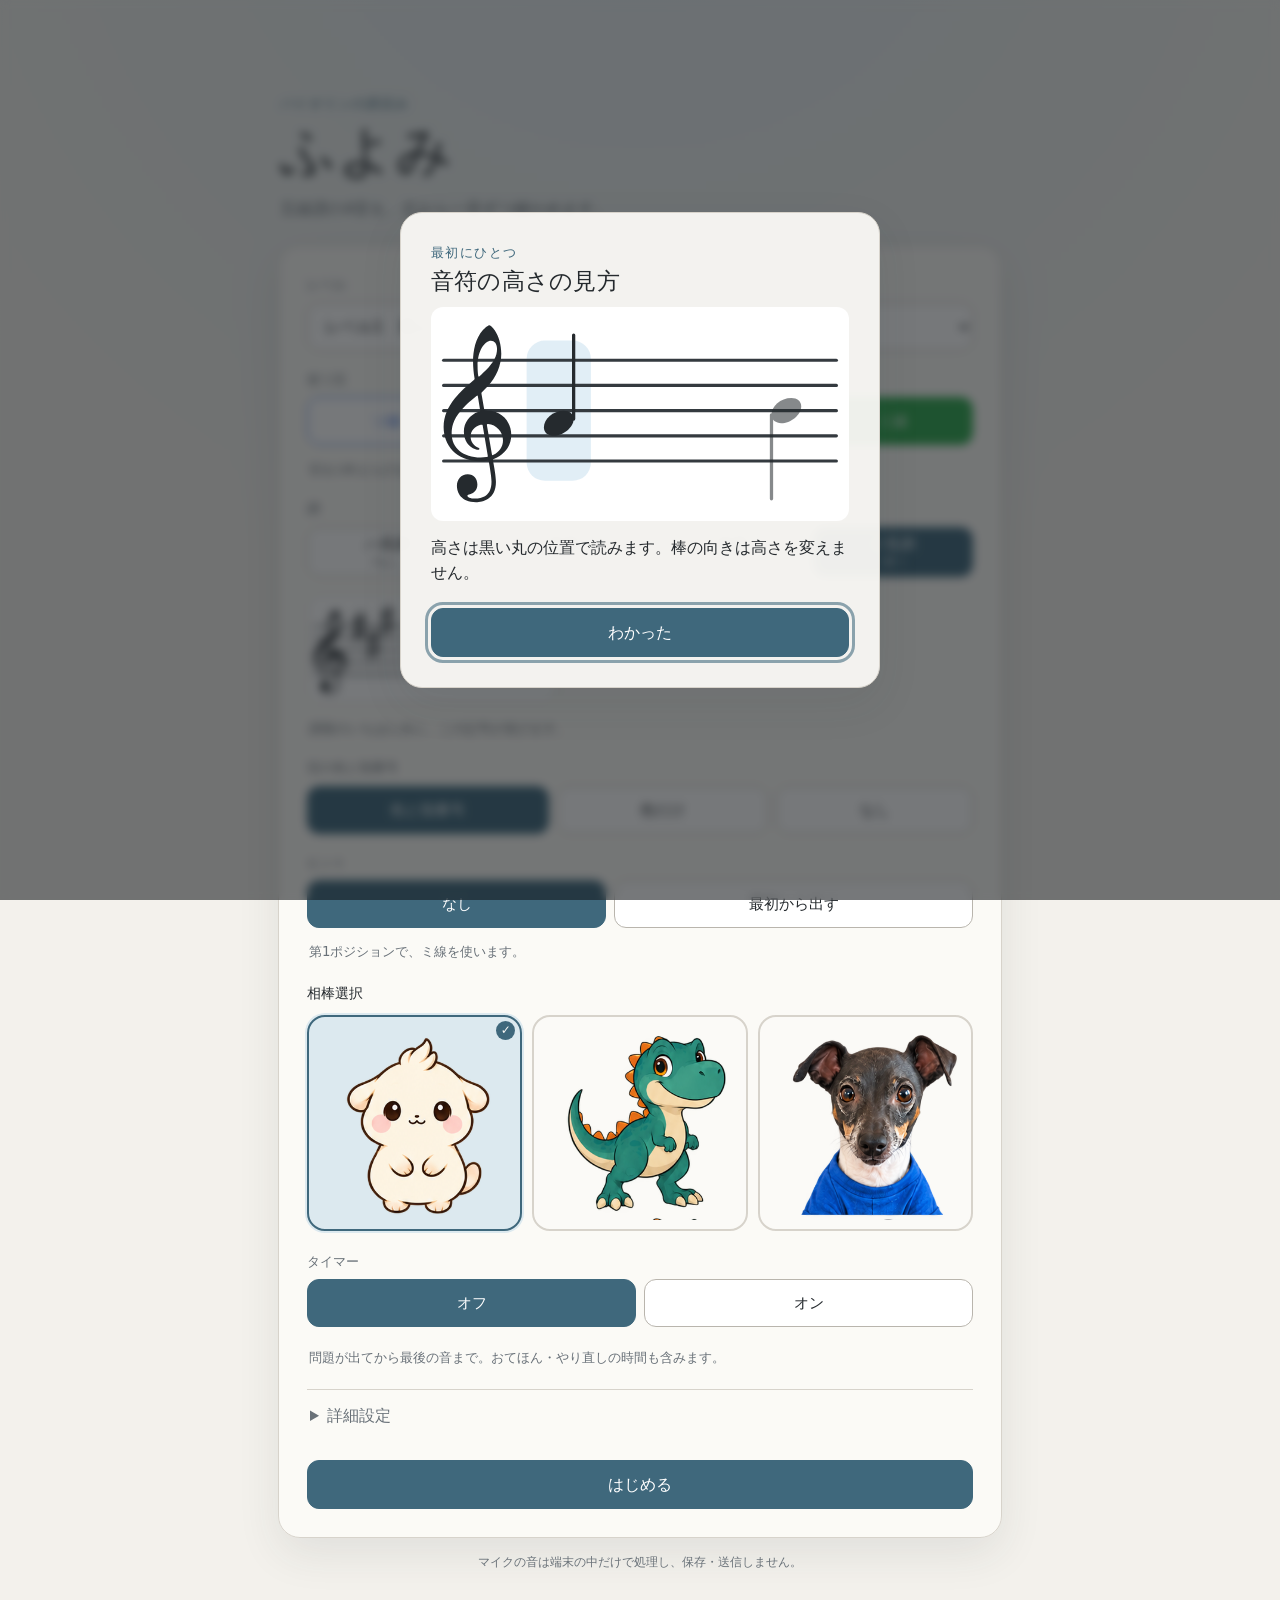
==== commit 1293bf35: "Consolidate single-string levels and migrate saved settings to five levels" ====
--- a/index.html
+++ b/index.html
@@ -8,7 +8,7 @@
   <meta name="description" content="大人の初心者が、4音ずつ五線譜を読んでバイオリンで確かめる練習アプリ">
   <link rel="icon" href="data:image/svg+xml,%3Csvg xmlns='http://www.w3.org/2000/svg'/%3E">
   <title>ふよみ</title>
-  <link rel="stylesheet" href="css/style.css?v=20260909-7">
+  <link rel="stylesheet" href="css/style.css?v=20260909-8">
 </head>
 <body>
   <main class="app-shell">
@@ -259,6 +259,6 @@
   </div>
 
   <noscript>このアプリを使うにはJavaScriptを有効にしてください。</noscript>
-  <script type="module" src="js/app.js?v=20260909-7"></script>
+  <script type="module" src="js/app.js?v=20260909-8"></script>
 </body>
 </html>
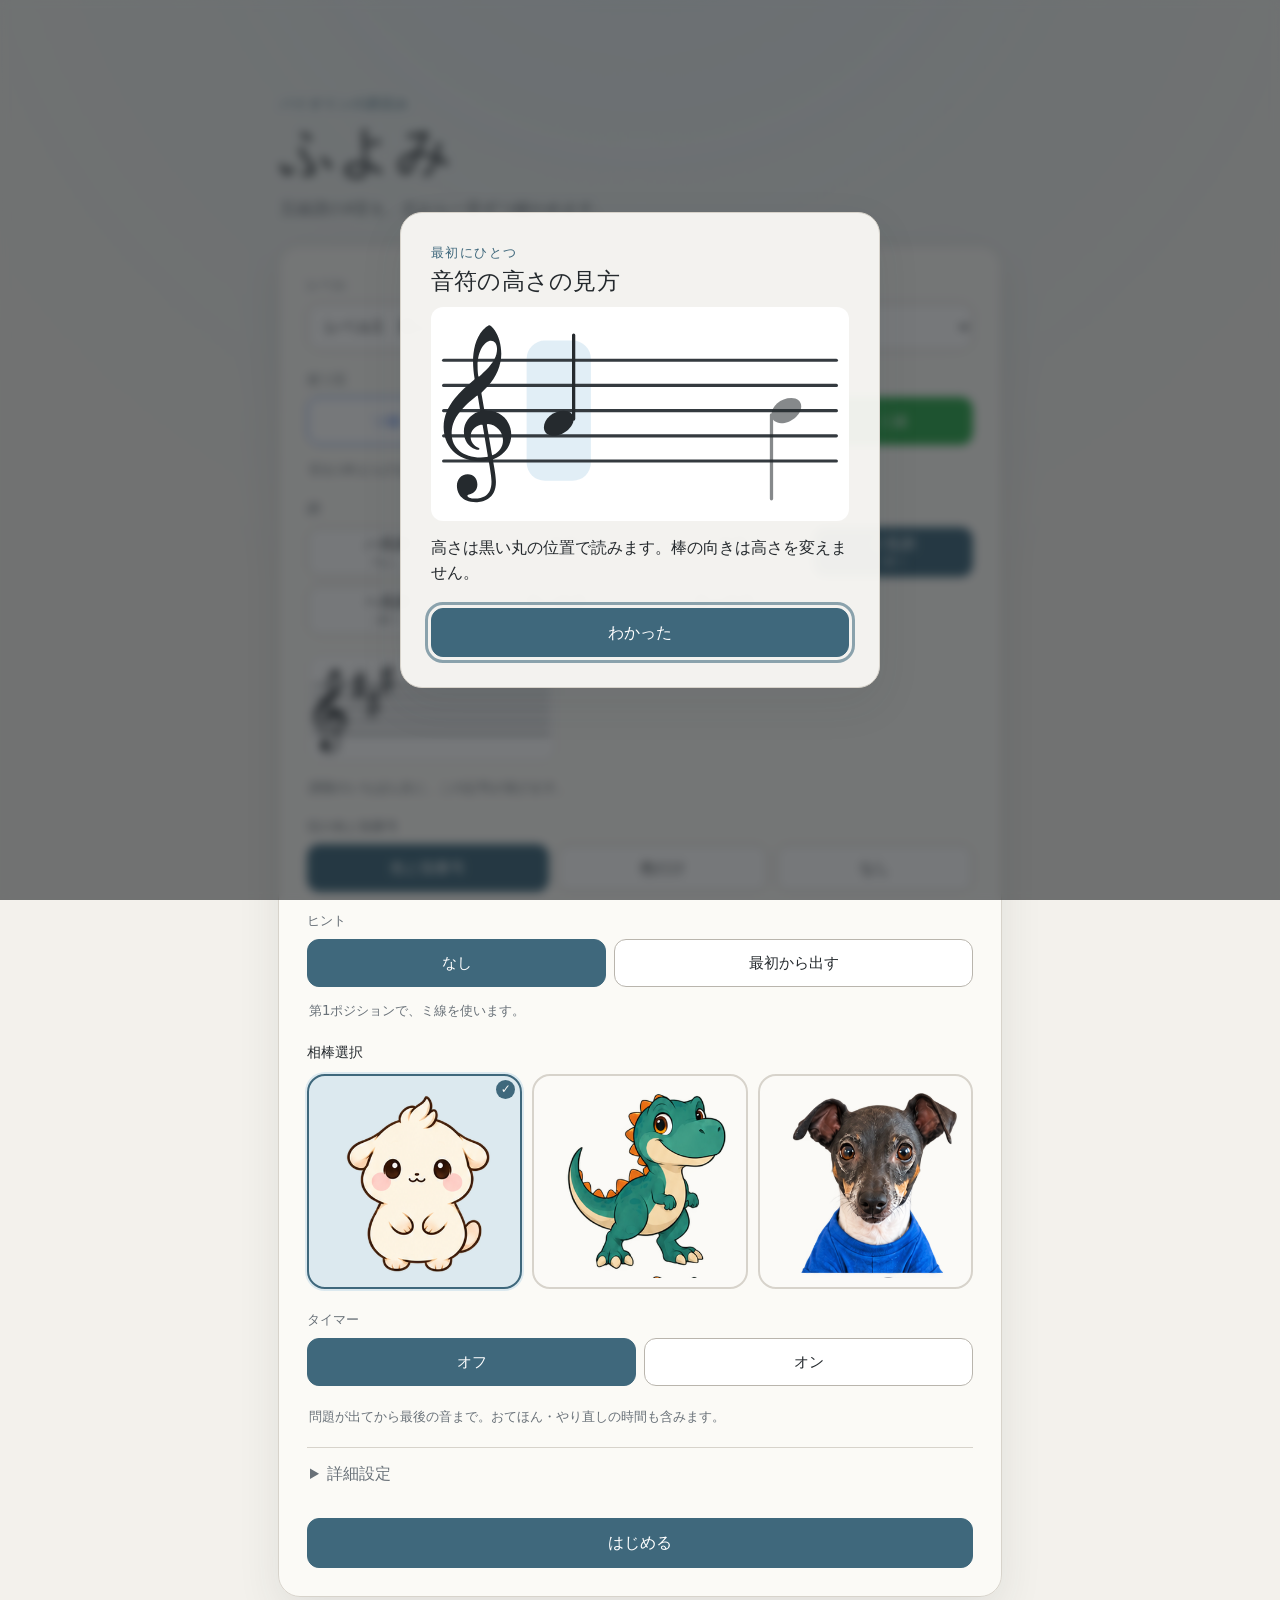
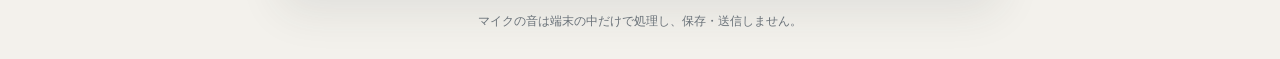
==== commit d9ff84ab: "Support F, B-flat and E-flat major with flat notation and hints" ====
--- a/index.html
+++ b/index.html
@@ -8,7 +8,7 @@
   <meta name="description" content="大人の初心者が、4音ずつ五線譜を読んでバイオリンで確かめる練習アプリ">
   <link rel="icon" href="data:image/svg+xml,%3Csvg xmlns='http://www.w3.org/2000/svg'/%3E">
   <title>ふよみ</title>
-  <link rel="stylesheet" href="css/style.css?v=20260909-8">
+  <link rel="stylesheet" href="css/style.css?v=20260910-flats1">
 </head>
 <body>
   <main class="app-shell">
@@ -46,12 +46,18 @@
               <option value="G">ト長調（G）</option>
               <option value="D">ニ長調（D）</option>
               <option value="A">イ長調（A）</option>
+              <option value="F">ヘ長調</option>
+              <option value="Bb">変ロ長調</option>
+              <option value="Eb">変ホ長調</option>
             </select>
             <div class="chip-row chip-row-4" role="group" aria-labelledby="key-label">
               <button id="key-chip-C" class="option-chip stacked-chip" type="button" aria-pressed="false">ハ長調<small>♯なし</small></button>
               <button id="key-chip-G" class="option-chip stacked-chip" type="button" aria-pressed="false">ト長調<small>♯1つ</small></button>
               <button id="key-chip-D" class="option-chip stacked-chip" type="button" aria-pressed="false">ニ長調<small>♯2つ</small></button>
               <button id="key-chip-A" class="option-chip stacked-chip" type="button" aria-pressed="false">イ長調<small>♯3つ</small></button>
+              <button id="key-chip-F" class="option-chip stacked-chip" type="button" aria-pressed="false">ヘ長調<small>♭1つ</small></button>
+              <button id="key-chip-Bb" class="option-chip stacked-chip" type="button" aria-pressed="false">変ロ長調<small>♭2つ</small></button>
+              <button id="key-chip-Eb" class="option-chip stacked-chip" type="button" aria-pressed="false">変ホ長調<small>♭3つ</small></button>
             </div>
             <div id="key-preview" class="key-preview" aria-hidden="true"></div>
             <p class="chip-note">譜面のいちばん左に、この記号が並びます。</p>
@@ -259,6 +265,6 @@
   </div>
 
   <noscript>このアプリを使うにはJavaScriptを有効にしてください。</noscript>
-  <script type="module" src="js/app.js?v=20260909-8"></script>
+  <script type="module" src="js/app.js?v=20260910-flats1"></script>
 </body>
 </html>
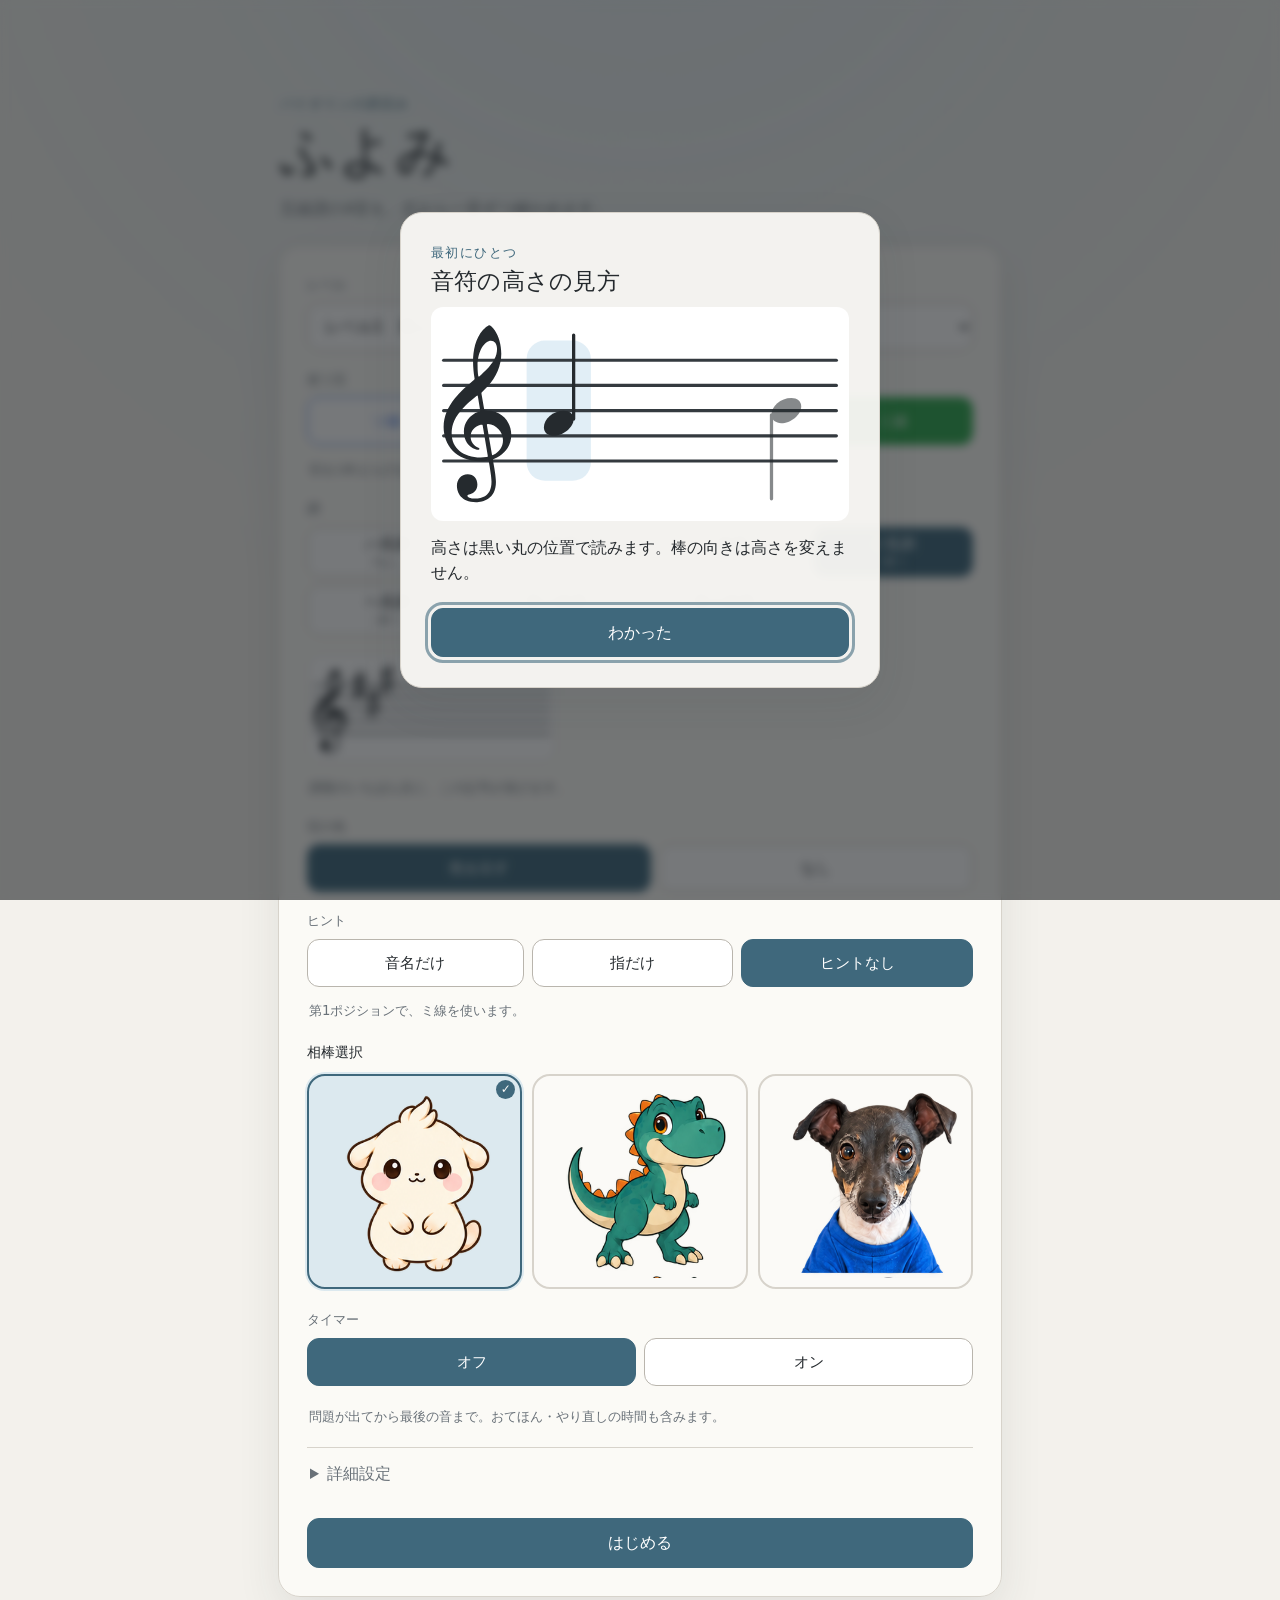
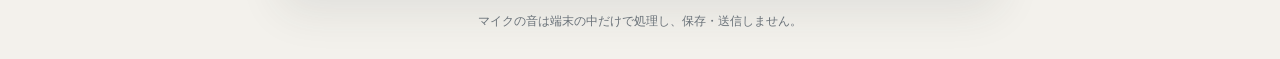
==== commit 3f7ada35: "Prevent consecutive pitches and add exclusive name, finger, or no hints" ====
--- a/index.html
+++ b/index.html
@@ -64,15 +64,13 @@
           </div>
 
           <div class="field">
-            <span id="marks-label">弦の色と指番号</span>
+            <span id="marks-label">弦の色</span>
             <select id="marks-select" name="marks" class="visually-hidden" tabindex="-1" aria-hidden="true">
-              <option value="both">色と指番号を出す</option>
-              <option value="color">色だけ出す</option>
+              <option value="color">色を出す</option>
               <option value="off">出さない</option>
             </select>
             <div class="chip-row" role="group" aria-labelledby="marks-label">
-              <button id="marks-chip-both" class="option-chip" type="button" aria-pressed="false">色と指番号</button>
-              <button id="marks-chip-color" class="option-chip" type="button" aria-pressed="false">色だけ</button>
+              <button id="marks-chip-color" class="option-chip" type="button" aria-pressed="false">色を出す</button>
               <button id="marks-chip-off" class="option-chip" type="button" aria-pressed="false">なし</button>
             </div>
           </div>
@@ -80,12 +78,14 @@
           <div class="field">
             <span id="hint-label">ヒント</span>
             <select id="hint-select" name="hint" class="visually-hidden" tabindex="-1" aria-hidden="true">
-              <option value="off">なし</option>
-              <option value="on">最初から出す</option>
+              <option value="name">音名だけ</option>
+              <option value="finger">指だけ</option>
+              <option value="off">ヒントなし</option>
             </select>
             <div class="chip-row" role="group" aria-labelledby="hint-label">
-              <button id="hint-chip-off" class="option-chip" type="button" aria-pressed="false">なし</button>
-              <button id="hint-chip-on" class="option-chip" type="button" aria-pressed="false">最初から出す</button>
+              <button id="hint-chip-name" class="option-chip" type="button" aria-pressed="false">音名だけ</button>
+              <button id="hint-chip-finger" class="option-chip" type="button" aria-pressed="false">指だけ</button>
+              <button id="hint-chip-off" class="option-chip" type="button" aria-pressed="false">ヒントなし</button>
             </div>
           </div>
         </div>
@@ -209,12 +209,9 @@
         <div id="hint-panel" class="hint-panel" hidden>
           <p id="hint-name" class="hint-name"></p>
           <p id="hint-fingering" class="hint-fingering" hidden></p>
-          <p id="same-pitch-note" class="same-pitch-note" hidden></p>
-          <p id="fourth-finger-note" class="same-pitch-note" hidden>4の指は隣の開放弦と同じ高さ。音では区別できないので弦は自分で確かめて。</p>
         </div>
 
         <div class="practice-actions">
-          <button id="hint-button" class="secondary-button" type="button">わからない</button>
           <button id="example-button" class="secondary-button" type="button">
             おてほん
             <small>長押しで4音</small>
@@ -265,6 +262,6 @@
   </div>
 
   <noscript>このアプリを使うにはJavaScriptを有効にしてください。</noscript>
-  <script type="module" src="js/app.js?v=20260910-flats1"></script>
+  <script type="module" src="js/app.js?v=20260911-hints1"></script>
 </body>
 </html>
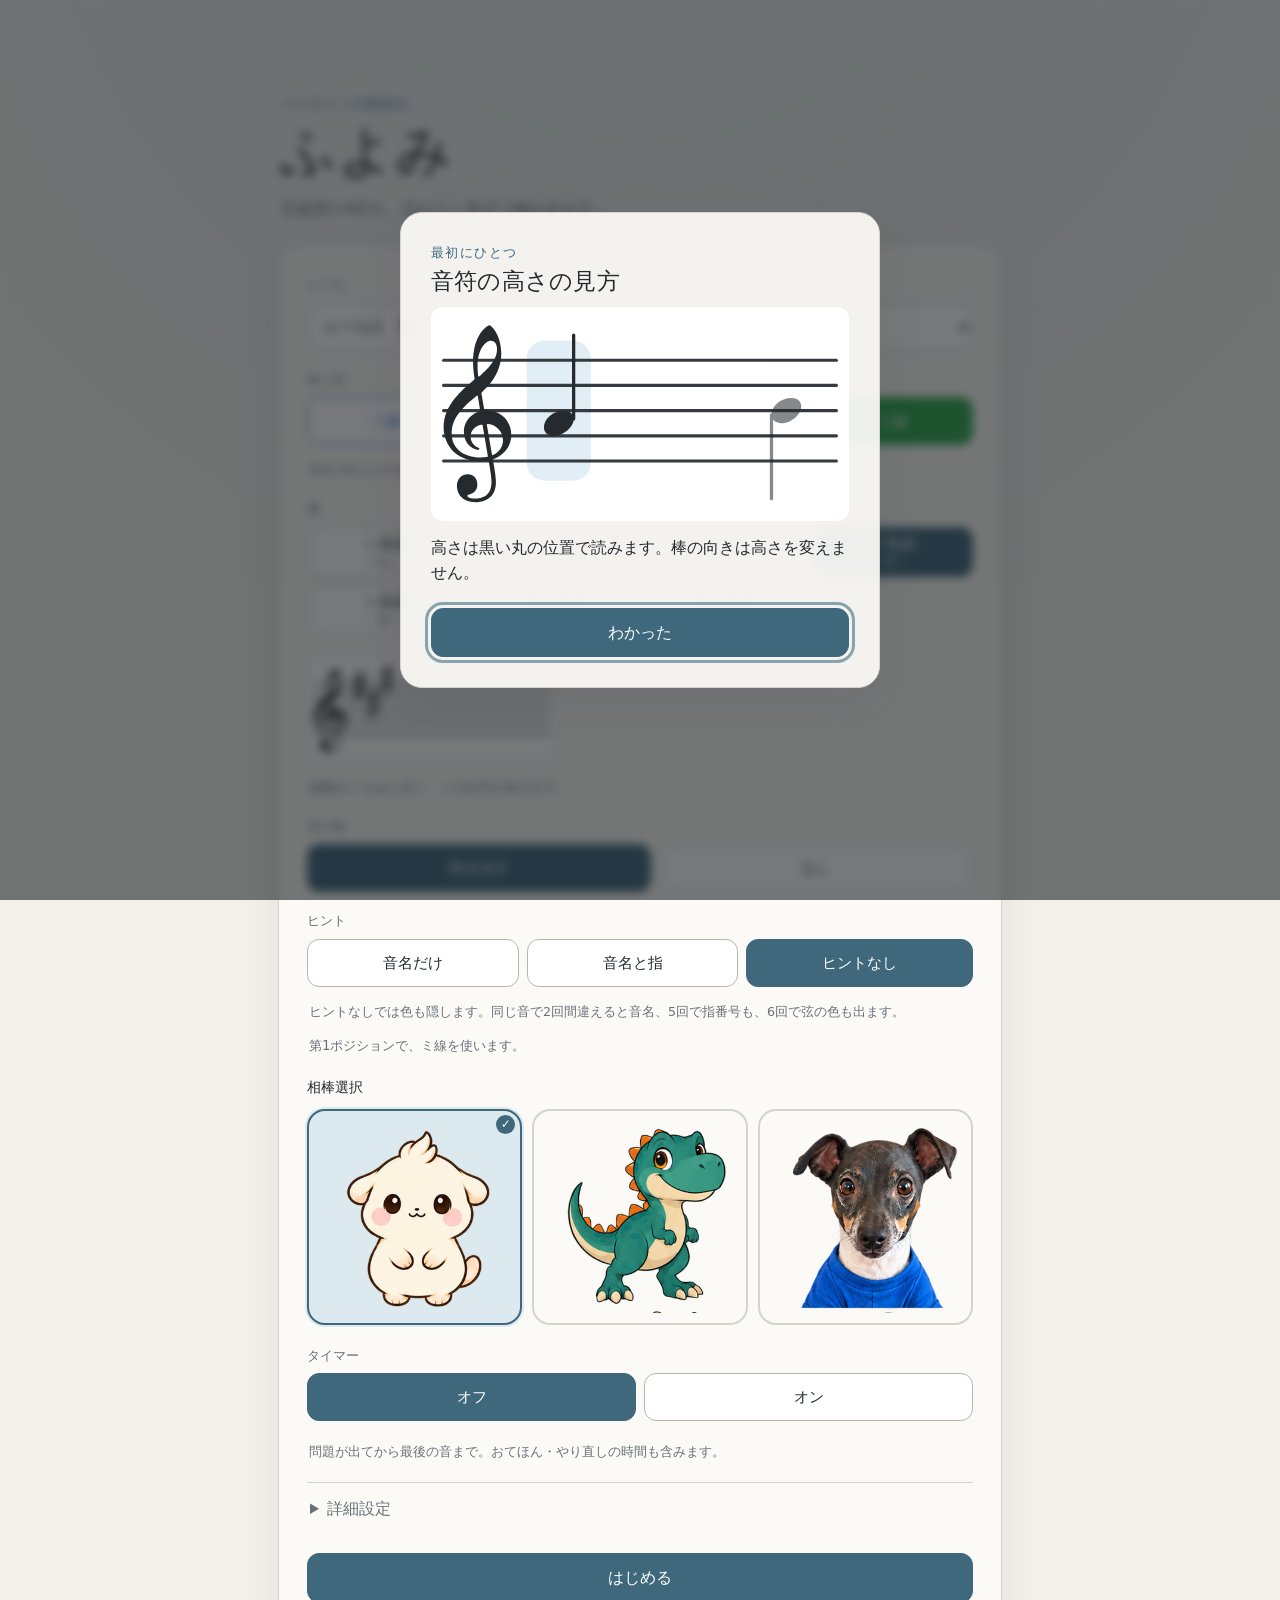
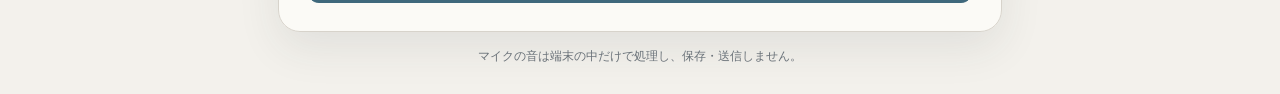
==== commit 87385c30: "Improve pitch feedback, play a one-second correction tone, and reveal hints after retries" ====
--- a/index.html
+++ b/index.html
@@ -79,14 +79,15 @@
             <span id="hint-label">ヒント</span>
             <select id="hint-select" name="hint" class="visually-hidden" tabindex="-1" aria-hidden="true">
               <option value="name">音名だけ</option>
-              <option value="finger">指だけ</option>
+              <option value="finger">音名と指</option>
               <option value="off">ヒントなし</option>
             </select>
             <div class="chip-row" role="group" aria-labelledby="hint-label">
               <button id="hint-chip-name" class="option-chip" type="button" aria-pressed="false">音名だけ</button>
-              <button id="hint-chip-finger" class="option-chip" type="button" aria-pressed="false">指だけ</button>
+              <button id="hint-chip-finger" class="option-chip" type="button" aria-pressed="false">音名と指</button>
               <button id="hint-chip-off" class="option-chip" type="button" aria-pressed="false">ヒントなし</button>
             </div>
+            <p class="chip-note">ヒントなしでは色も隠します。同じ音で2回間違えると音名、5回で指番号も、6回で弦の色も出ます。</p>
           </div>
         </div>
 
@@ -262,6 +263,6 @@
   </div>
 
   <noscript>このアプリを使うにはJavaScriptを有効にしてください。</noscript>
-  <script type="module" src="js/app.js?v=20260911-hints1"></script>
+  <script type="module" src="js/app.js?v=20260912-feedback1"></script>
 </body>
 </html>
